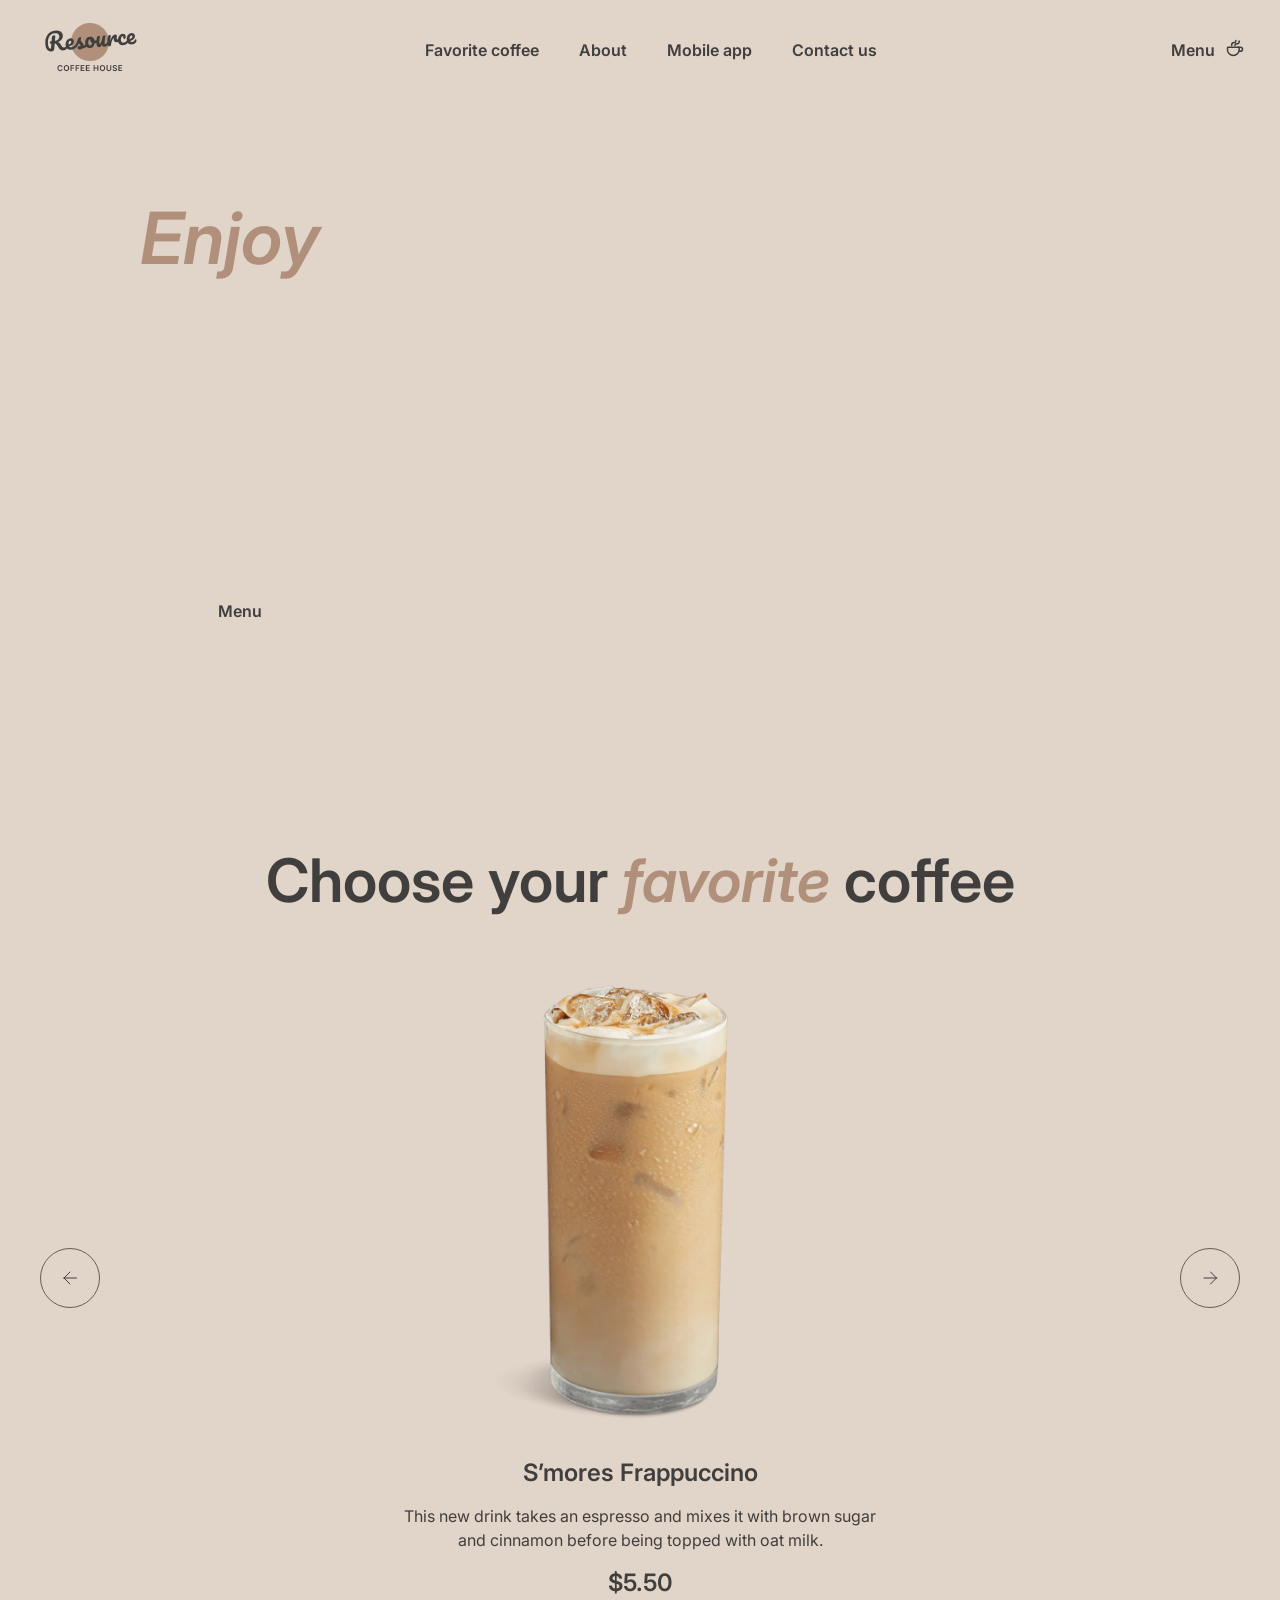
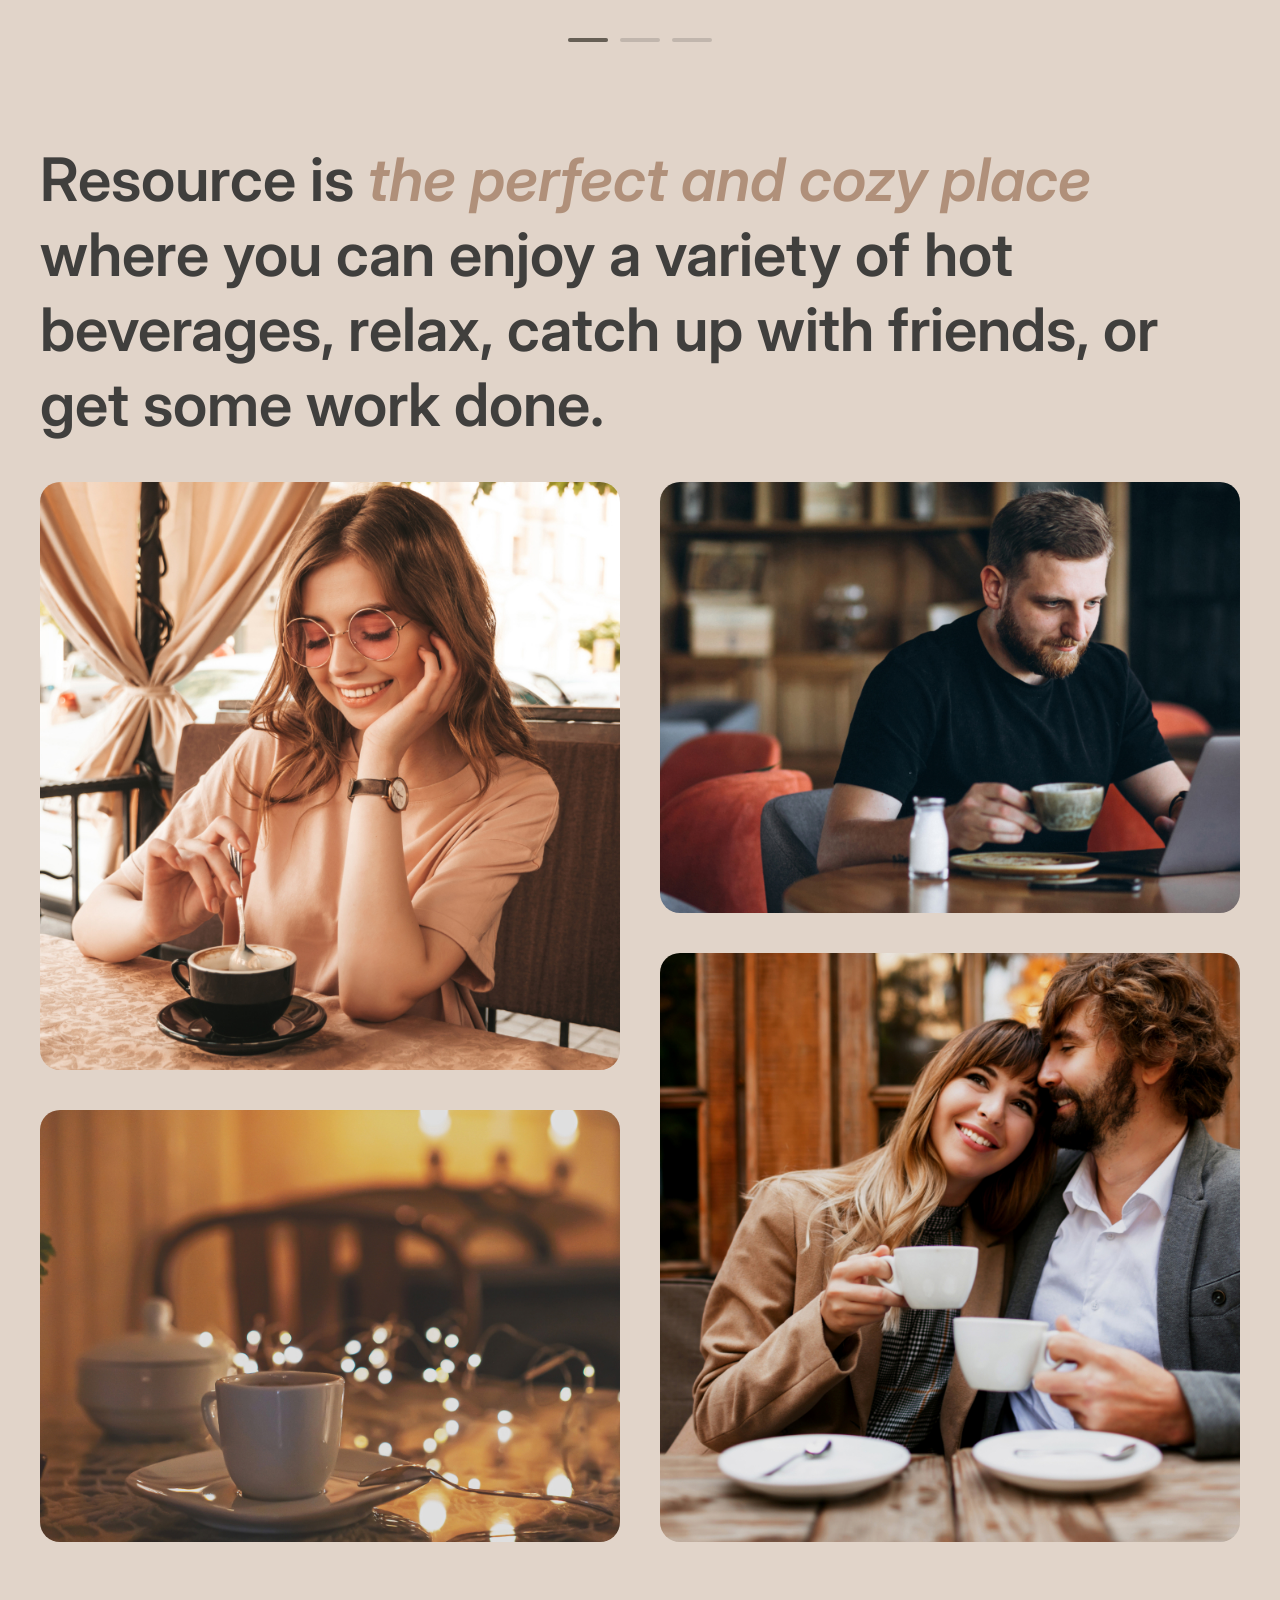
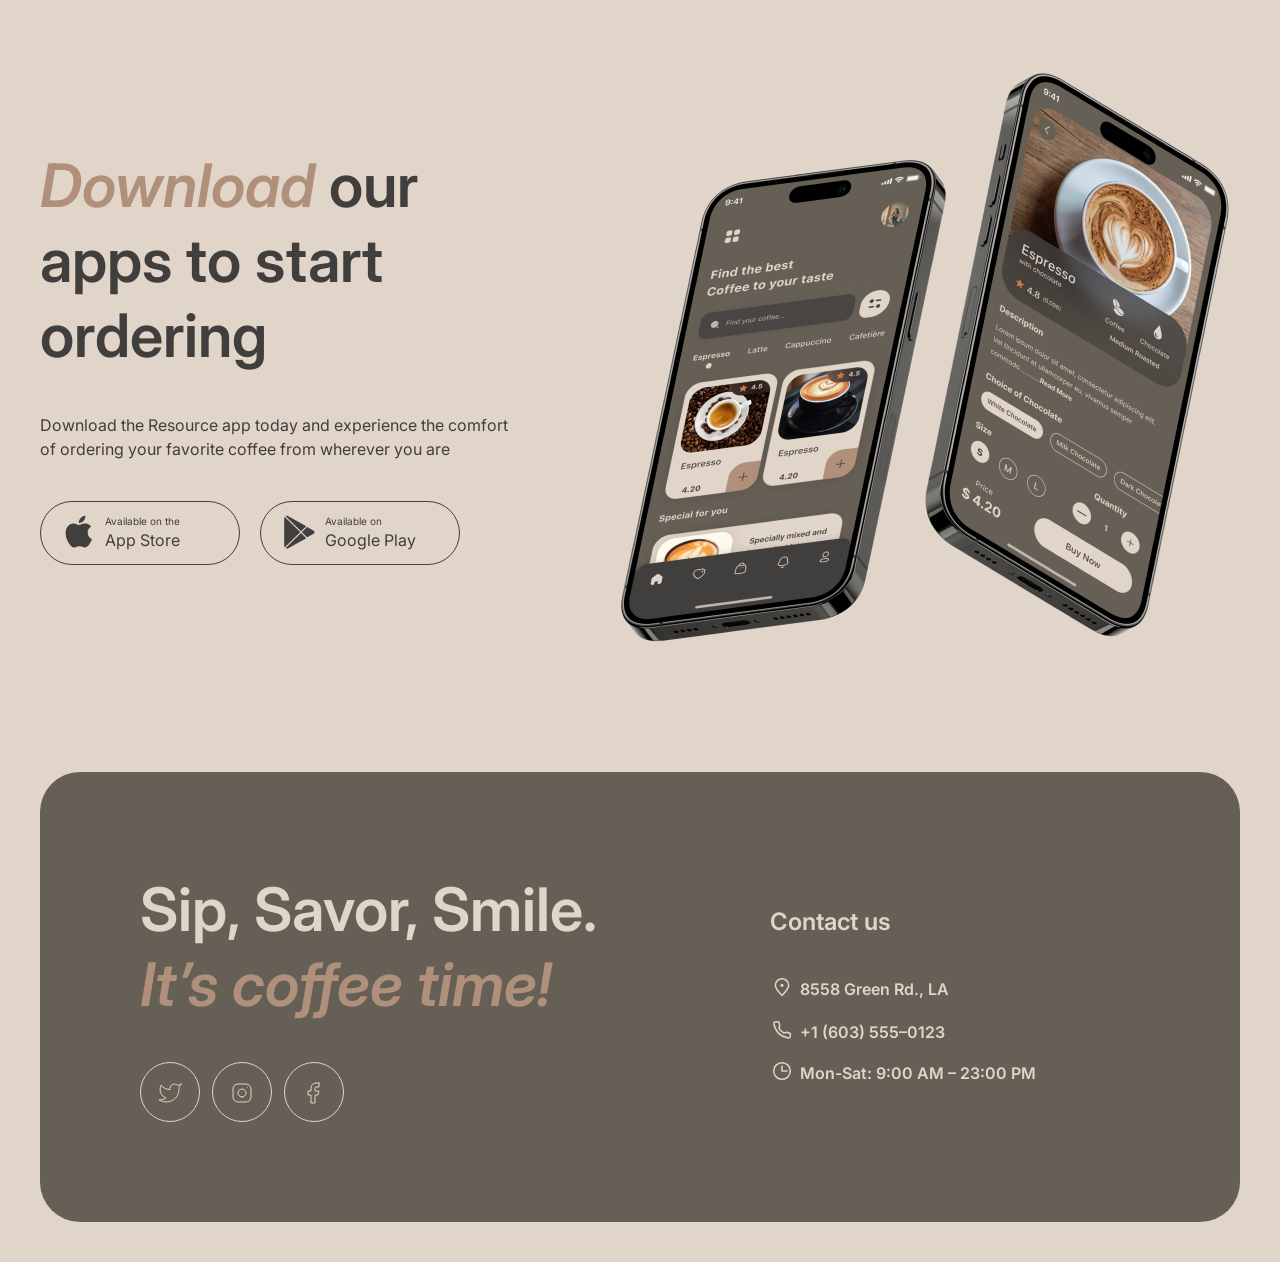
==== coffee-house/index.html @ ae26bc32 "feat: add light theme" ====
<!DOCTYPE html>
<html lang="en">

<head>
    <meta charset="UTF-8">
    <meta name="viewport" content="width=device-width, initial-scale=1.0">
    <link rel="preconnect" href="https://fonts.googleapis.com">
    <link rel="preconnect" href="https://fonts.gstatic.com" crossorigin>
    <link href="https://fonts.googleapis.com/css2?family=Inter:wght@400;600&display=swap" rel="stylesheet">
    <link type="image/x-icon" href="./images/favicon.ico" rel="shortcut icon">
    <title>Home</title>
    <link rel="stylesheet" href="./css/style.css">
    <link rel="stylesheet" href="./css/normalize.css">
</head>

<body>
    <header class="header">
        <div class="container header__inner">
            <a href="#" class="logo">
                <img src="./images/logo.png" alt="Main" class="logo__img">
            </a>
            <nav class="menu">
                <ul class="menu__list">
                    <li class="menu__list-item"><a href="#favorite" class="menu__list-link">Favorite coffee</a></li>
                    <li class="menu__list-item"><a href="#about" class="menu__list-link">About</a></li>
                    <li class="menu__list-item"><a href="#app" class="menu__list-link">Mobile app</a></li>
                    <li class="menu__list-item"><a href="#contact" class="menu__list-link">Contact us</a></li>
                </ul>
            </nav>
            <ul class="burger__menu__list">
                <li class="burger__menu__list-item"><a href="#favorite" class="menu__list-link">Favorite coffee</a></li>
                <li class="burger__menu__list-item"><a href="#about" class="menu__list-link">About</a></li>
                <li class="burger__menu__list-item"><a href="#app" class="menu__list-link">Mobile app</a></li>
                <li class="burger__menu__list-item"><a href="#contact" class="menu__list-link">Contact us</a></li>
                <li class="burger__menu__list-item"><a href="./menu/index.html" class="burger__menu-item">Menu <img
                            src="./images/coffee-cup.svg" alt="Cup" class="burger__menu-item-image"></a></li>
            </ul>
            <a href="./menu/index.html" class="menu-item">Menu</a>
            <div class="hamburger">
                <div class="hamburger__line"></div>
                <div class="hamburger__line"></div>
            </div>
        </div>
    </header>
    <main class="main">
        <section class="top">
            <div class="container">
                <div class="top__content">
                    <div class="top__content-item">
                        <h1 class="top__title"><span class="important__title">Enjoy</span> premium coffee at our
                            charming
                            cafe</h1>
                        <div class="top__text">With its inviting atmosphere and delicious coffee options, the Coffee
                            House
                            Resource is a popular destination for coffee lovers and those seeking a warm and inviting
                            space
                            to enjoy their favorite beverage.</div>
                        <div class="top__button"><a href="./menu/index.html" class="menu-button-item">Menu <img
                                    src="./images/coffee-cup.svg" alt="coffee" class="menu-button-image"></a>
                        </div>
                    </div>
                    <video loop muted autoplay class="top__content-video">
                        <source src="./video/video (2160p).mp4" type="video/mp4">
                    </video>
                </div>
            </div>
        </section>
        <section class="favorite"><a id="favorite">
                <div class="ref-navigation">favorite</div>
            </a>
            <div class="container favorite__content">
                <h2 class="favorite__title">Choose your <span class="important__title-small">favorite</span> coffee</h2>
                <div class="favorite__slider">
                    <div class="favorite__slider-item-arrow">
                        <div class="favorite__slider-left-arrow"><img src="./images/arrow-left.svg" alt="left"
                                class="favorite__slider-arrow-img"></div>
                    </div>
                    <div class="slider__wrapper">
                        <div class="slider">
                            <div class="slider-card">
                                <img src="./images/57d082ae9774ffeb8a409a788e05fef3.png" alt="coffee"
                                    class="slider-image">
                                <div class="slider-card-item">
                                    <div class="favorite__slider-title">S’mores Frappuccino</div>
                                    <div class="favorite__slider-description">
                                        This new drink takes an espresso and mixes it with brown sugar and cinnamon
                                        before
                                        being topped with oat milk.
                                    </div>
                                    <div class="favorite__slider-price">$5.50</div>
                                </div>
                            </div>
                            <div class="slider-card">
                                <img src="./images/ad2ef006eb81febd9107a4628c6aed5f.png" alt="coffee"
                                    class="slider-image">
                                <div class="slider-card-item">
                                    <div class="favorite__slider-title">Caramel Macchiato</div>
                                    <div class="favorite__slider-description">
                                        Fragrant and unique classic espresso with rich caramel-peanut syrup, with cream under whipped thick foam.
                                    </div>
                                    <div class="favorite__slider-price">$5.00</div>
                                </div>
                            </div>
                            <div class="slider-card">
                                <img src="./images/8a8302168e0dc8efadd5c0e341d47215.png" alt="coffee"
                                    class="slider-image">
                                <div class="slider-card-item">
                                    <div class="favorite__slider-title">Ice coffee</div>
                                    <div class="favorite__slider-description">
                                        A popular summer drink that tones and invigorates. Prepared from coffee, milk and ice.
                                    </div>
                                    <div class="favorite__slider-price">$4.50</div>
                                </div>
                            </div>
                        </div>
                    </div>
                    <div class="favorite__slider-item-arrow">
                        <div class="favorite__slider-right-arrow"><img src="./images/arrow-right.svg" alt="left"
                                class="favorite__slider-arrow-img"></div>
                    </div>
                </div>
                <div class="favorite__slider-controls">
                    <div class="favorite__slider-controls-item favorite__slider-controls-item-inactive"></div>
                    <div class="favorite__slider-controls-item favorite__slider-controls-item-inactive"></div>
                    <div class="favorite__slider-controls-item favorite__slider-controls-item-inactive"></div>
                </div>
            </div>
        </section>
        <section class="description"><a id="about">
                <div class="ref-navigation">about</div>
            </a>
            <div class="container">
                <h2 class="description__title">Resource is <span class="important__title-small">the perfect and cozy
                        place</span> where you can enjoy a variety of hot beverages, relax, catch up with friends, or
                    get some work done.</h2>
            </div>
        </section>

        <section class="gallery">
            <h2 class="gallery__title">Gallery</h2>
            <div class="container gallery__list">
                <div class="gallery__list-item">
                    <img src="./images/about-1.jpg" alt="image1">
                </div>
                <div class="gallery__list-item">
                    <img src="./images/about-3.jpg" alt="image2">
                </div>
                <div class="gallery__list-item">
                    <img src="./images/about-4.jpg" alt="image3">
                </div>
                <div class="gallery__list-item">
                    <img src="./images/about-2.jpg" alt="image4">
                </div>
            </div>
        </section>

        <section class="apps"><a id="app">
                <div class="ref-navigation">app</div>
            </a>
            <div class="container apps__description">
                <div class="apps__description-item">
                    <h2 class="apps__description-title"><span class="important__title-small">Download</span> our apps to
                        start ordering</h2>
                    <div class="apps__description-text">Download the Resource app today and experience the comfort of
                        ordering your favorite coffee from wherever you are</div>
                    <div class="apps__description-buttons">
                        <div class="apps__description-buttons-item">
                            <div>
                                <img src="./images/icon.svg" alt="apple">
                            </div>
                            <div class="apps__description-buttons-item-text-items">
                                <div class="apps__description-buttons-item-text">Available on the</div>
                                <div class="apps__description-buttons-item-text-name">App Store</div>
                            </div>
                        </div>
                        <div class="apps__description-buttons-item">
                            <div>
                                <img src="./images/icon2.svg" alt="google">
                            </div>
                            <div class="apps__description-buttons-item-text-items">
                                <div class="apps__description-buttons-item-text">Available on</div>
                                <div class="apps__description-buttons-item-text-name">Google Play</div>
                            </div>
                        </div>
                    </div>
                </div>
                <div class="apps__description-item">
                    <img src="./images/mobile-screens.png" alt="mobile" class="apps__description-item-img">
                </div>
            </div>
        </section>

    </main>
    <footer class="footer">
        <div class="container"><a id="contact">
                <div class="ref-navigation">contact</div>
            </a>
            <div class="footer__inner">
                <div class="offer">
                    <h2 class="footer__title">Sip, Savor, Smile. <span class="important__title-small">It’s coffee
                            time!</span></h2>
                    <div>
                        <ul class="footer__social">
                            <li class="footer__social-item"><a href="#" class="footer__social-link"><img
                                        src="./images/twitter.svg" alt="twitter" class="footer__social-img"></a></li>
                            <li class="footer__social-item"><a href="#" class="footer__social-link"><img
                                        src="./images/instagram.svg" alt="instagram" class="footer__social-img"></a>
                            </li>
                            <li class="footer__social-item"><a href="#" class="footer__social-link"><img
                                        src="./images/facebook.svg" alt="facebook" class="footer__social-img"></a></li>
                        </ul>
                    </div>
                </div>
                <div class="footer__contacts">
                    <div class="footer__title-contacts">Contact us</div>
                    <div class="footer__title-contacts-text">
                        <a href="https://www.google.com/maps?q=Green+Rd.,+LA" target="_blank"
                            class="address footer__contacts-item">8558 Green Rd., LA</a>
                        <a href="tel:+1(603)5550123"
                            class="phone footer__contacts-item">+1&nbsp;(603)&nbsp;555&ndash;0123</a>
                        <div class="schedule">Mon-Sat: 9:00 AM – 23:00 PM</div>
                    </div>
                </div>
            </div>
        </div>
    </footer>
    <script src="main.js"></script>
</body>

</html>
---- coffee-house/css/style.css ----
html {
    box-sizing: border-box;
    scroll-behavior: smooth;
}

*,
*::after,
*::before {
    box-sizing: inherit;
}

body {
    color: #403F3D;
    font-size: 16px;
    font-family: 'Inter', sans-serif;
    font-weight: 400;
    line-height: 150%;
    word-wrap: break-word;
    background-color: #E1D4C9;
}

a {
    text-decoration: none;
    color: inherit;
}

ul {
    list-style: none;
    padding: 0;
    margin: 0;
}

.ref-navigation {
    display: none;
}

.container {
    max-width: 1440px;
    padding-left: 40px;
    padding-right: 40px;
    margin: 0 auto;
}

header {
    background-color: #E1D4C9;
    margin-top: 20px;
}

.header__inner {
    display: flex;
    justify-content: space-between;
    align-items: center;
    margin-bottom: 20px;
    max-height: 60px;
}

.menu__list {
    display: flex;
    justify-content: flex-start;
    gap: 40px;
    padding-right: 10px;
}

.menu__list-item {
    font-weight: 600;
}

.menu__list-link {
    position: relative;
    text-decoration: none;
}

.menu__list-link::after {
    content: '';
    position: absolute;
    bottom: 0;
    left: 0;
    width: 0;
    height: 2px;
    background-color: #403F3D;
    transition: width 0.3s ease;
    transform-origin: bottom right;
}

.menu__list-link:hover::after {
    width: 100%;
    transform-origin: bottom left;
}

.burger__menu__list {
    display: none;
}
 
.menu-item {
    font-weight: 600;
    position: relative;
    padding-right: 25px;
}

.menu-item::after {
    content: '';
    position: absolute;
    background-image: url(../images/coffee-cup.svg);
    width: 20px;
    height: 20px;
    right: -5px;
}

.menu-item::before {
    content: '';
    position: absolute;
    bottom: -2px;
    left: 0;
    width: 0;
    height: 2px;
    background-color: #403F3D;
    transition: width 0.3s ease;
}

.menu-item:hover::before {
    width: 100%;
}

.footer__inner {
    display: flex;
    align-items: center;
    gap: 100px;
    background-color: #665F55;
    border-radius: 40px;
    padding: 100px;
    margin-top: 100px;
    margin-bottom: 40px;
}

.offer {
    display: flex;
    flex-direction: column;
    gap: 40px;
    max-width: 530px;
}

.footer__contacts {
    display: flex;
    flex-direction: column;
    gap: 40px;
}

.footer__title-contacts-text {
    display: flex;
    flex-direction: column;
    gap: 16px;
    padding-left: 30px;
}

.footer__contacts-item {
    color: #E1D4C9;
    font-size: 16px;
    font-weight: 600;
    line-height: 24px;
}

.schedule {
    color: #E1D4C9;
    font-size: 16px;
    font-weight: 600;
    line-height: 24px;
}

.footer__contacts-item::after {
    content: '';
    position: absolute;
    bottom: -2px;
    left: 0;
    width: 0%;
    height: 2px;
    background-color: #E1D4C9;
    transition: width 0.3s ease;
}

.footer__contacts-item:hover::after {
    width: 65%;
}

.address {
    position: relative;
    padding-bottom: 3px;
}

.address::before {
    content: '';
    position: absolute;
    background-image: url(../images/pin-alt.svg);
    width: 20px;
    height: 20px;
    left: -28px;
}

.phone {
    position: relative;
    padding-bottom: 1px;
}

.phone::before {
    content: '';
    position: absolute;
    background-image: url(../images/phone.svg);
    width: 20px;
    height: 20px;
    left: -28px;
}

.schedule {
    position: relative;
    padding-bottom: 1px;
}

.schedule::before {
    content: '';
    position: absolute;
    background-image: url(../images/clock.svg);
    width: 20px;
    height: 20px;
    left: -28px;
}

.footer__social {
    display: flex;
    gap: 12px;
}

.footer__social-item {
    border: 1px #E1D4C9 solid;
    border-radius: 50%;
    width: 60px;
    height: 60px;
    display: flex;
    align-items: center;
    justify-content: center;
}

.footer__social-img {
    width: 24px;
    height: 24px;
    object-fit: cover;
    vertical-align: middle;
}

.footer__title {
    font-size: 60px;
    font-weight: 600;
    color: #E1D4C9;
    font-size: 60px;
    line-height: 75px;
}

.footer__title-contacts {
    color: #E1D4C9;
    font-size: 24px;
    font-weight: 600;
    line-height: 30px;
}

.top__content {
    display: flex;
    flex-direction: column;
    justify-content: space-around;
    /*background-image: url(../images/53de184b52e70f8c6142237a41f29303.jpg);*/
    background-size: cover;
    background-repeat: no-repeat;
    background-position: center center;
    border-radius: 40px;
    padding: 100px;
    margin-bottom: 100px;
    position: relative;
    overflow: hidden;
}

.top__content-item {
    max-width: 530px;
}

.top__content-video {
    z-index: -1;
    left: 0;
    top: 0;
    position: absolute;
    height: 100%;
    width: 100%;
    object-fit: cover;
}

.top__title {
    color: #E1D4C9;
    font-size: 72px;
    font-weight: 600;
    line-height: 75.60px;
    padding-bottom: 40px;
}

.top__text {
    color: #E1D4C9;
    line-height: 24px;
    padding-bottom: 40px;
}

.important__title {
    color: #B0907A;
    font-style: italic;
    line-height: 75px;
}

.important__title-small {
    color: #B0907A;
    font-style: italic;
    line-height: 75px;
}


.top__button {
    max-width: 200px;
    background: #E1D4C9;
    padding: 20px 78px;
    border-radius: 100px;
}

.menu-button-image {
    opacity: 0;
    transition: opacity 0.3s ease;
    display: none;
}

.menu-button-item:hover {
    display: flex;
    gap: 8px;
    justify-content: center;
}

.menu-button-item:hover .menu-button-image {
    opacity: 1;
    display: inline-block;
}

.menu-button-item {
    font-size: 16px;
    font-weight: 600;
    line-height: 24px;
}

.favorite__title {
    color: #403F3D;
    font-size: 60px;
    font-weight: 600;
    line-height: 75.00px;
    padding-bottom: 40px;
    text-align: center;
}

.favorite__content {
    display: flex;
    flex-direction: column;
    justify-content: space-between;
}

.favorite__slider {
    display: flex;
    justify-content: space-between;
    align-items: center;
    align-self: stretch;
    column-gap: 40px;
}

.slider__wrapper{
    display: flex;
    width: 480px;
    overflow: hidden;
}

.slider {
    display: flex;
    gap: 100px;
    transition: all 0.3s;
}

.slider-two {
    transform: translateX(-580px);
}

.slider-three {
    transform: translateX(-1160px);
}

.slider-card {
    display: flex;
    flex-direction: column;
    align-items: center;
    width: 480px;
    gap: 20px;
}

.slider-card-item {
    display: flex;
    flex-direction: column;
    max-width: 480px;
    align-items: center;
    gap: 16px;
}

.slider-image {
    display: block;
    max-width: 480px;
    max-height: 480px;
    width: 100%;
}

.favorite__content {
    padding-bottom: 100px;
}

.favorite__slider-title {
    color: #403F3D;
    font-size: 24px;
    font-weight: 600;
    line-height: 30px;
}

.favorite__slider-description {
    color: #403F3D;
    font-size: 16px;
    font-weight: 400;
    line-height: 24px;
    text-align: center;
    white-space: wrap;
}

.favorite__slider-price {
    color: #403F3D;
    font-size: 24px;
    font-weight: 600;
    line-height: 30px;
}

.favorite__slider-left-arrow {
    border: 1px #665F55 solid;
    border-radius: 50%;
    width: 60px;
    height: 60px;
    display: flex;
    align-items: center;
    justify-content: center;
}

.favorite__slider-right-arrow {
    border: 1px #665F55 solid;
    border-radius: 50%;
    width: 60px;
    height: 60px;
    display: flex;
    align-items: center;
    justify-content: center;
}

.favorite__slider-arrow-img {
    width: 24px;
    height: 24px;
    object-fit: cover;
}

.favorite__slider-controls {
    padding-top: 40px;
    display: flex;
    flex-direction: row;
    align-items: center;
    justify-content: center;
    gap: 12px;
}

.favorite__slider-controls-item {
    width: 40px;
    height: 4px;
    border-radius: 100px;
    background: #C1B6AD;
    position: relative;
}

.favorite__slider-controls-item-inactive::before {
    content: '';
    background: #665F55;
    width: 0%;
    height: 4px;
    border-radius: 100px;
    position: absolute;
    transition: width 0s linear;
}

.favorite__slider-controls-item-active::before {
    width: 100%;
    transition: width 5s linear;
}

.description__title {
    color: #403F3D;
    font-size: 60px;
    font-weight: 600;
    line-height: 75.00px;
    padding-bottom: 40px;
}

.gallery__title {
    display: none;
}

.gallery__list {
    display: grid;
    grid-template-columns: repeat(2, 1fr);
    grid-template-rows: repeat(7, 1fr);
    gap: 40px;
    grid-auto-flow: dense;
    height: 1060px;
    margin-bottom: 100px;
}

.gallery__list-item>img {
    width: 100%;
    height: 100%;
    object-fit: cover;
    border-radius: 20px;
}


.gallery__list-item:nth-child(1) {
    grid-row: span 4;
    grid-column: span 1;
}

.gallery__list-item:nth-child(2) {

    grid-row: span 3;
    grid-column: span 1;
}

.gallery__list-item:nth-child(3) {

    grid-row: span 4;
    grid-column: span 1;
}

.gallery__list-item:nth-child(4) {
    grid-row: span 3;
    grid-column: span 1;
}

.apps__description {
    display: flex;
    align-items: center;
    justify-content: center;
    gap: 100px;
}

.apps__description-item {
    display: flex;
    flex-direction: column;
    justify-content: space-around;
    gap: 40px;
}

.apps__description-title {
    color: #403F3D;
    font-size: 60px;
    font-weight: 600;
    line-height: 75.00px;
}

.apps__description-buttons {
    display: flex;
    gap: 20px;
}


.apps__description-buttons-item {
    display: flex;
    padding: 12px 20px;
    gap: 8px;
    border: 1px #403F3D solid;
    border-radius: 100px;
    width: 200px;
    height: 64px;
}

.apps__description-buttons-item-text {
    font-size: 10px;
    line-height: 14px;
}

.apps__description-buttons-item-text-items {
    display: flex;
    flex-direction: column;
}

.apps__description-buttons-item-text-name {
    font-size: 16px;
    line-height: 24px;
}

.apps__description-item-img {
    display: block;
    max-width: 630px;
    max-height: 630px;
}

.hamburger {
    display: none;
    width: 44px;
    height: 44px;
    border-radius: 50px;
    border: 1px #665F55 solid;
    flex-direction: column;
    justify-content: center;
    align-items: center;
    gap: 8px;
}

.hamburger__line {
    width: 16px;
    height: 2px;
    background-color: #403F3D;
    border-radius: 5px;
    transition: transform 0.5s ease; 
}

.burger__menu__list {
    display: none;
}


@media(max-width: 1200px) {
    .apps__description {
        flex-direction: column;
    }
}

@media(max-width:900px) {
    .footer__inner {
        flex-direction: column;
        align-items: flex-start;
    }

    .apps__description-item-img {
        width: 100%;
    }

    .top__content {
        padding: 100px 60px;
    }

    .footer__inner {
        padding: 100px 60px;
    }

    .menu-button-item {
        display: flex;
        justify-content: center;
        gap: 8px;
    }

    .menu-button-image {
        opacity: 1;
        display: inline-block;
    }

    .gallery__list {
        display: grid;
        grid-template-columns: repeat(1, 1fr);
        grid-template-rows: repeat(8, 1fr);
        height: 1220px;
    }

    .gallery__list-item:nth-child(1) {
        grid-row: span 4;
        grid-column: span 1;
    }

    .gallery__list-item:nth-child(2) {
        display: none;
    }

    .gallery__list-item:nth-child(3) {

        grid-row: span 4;
        grid-column: span 1;
    }

    .gallery__list-item:nth-child(4) {
        display: none;
    }

    .footer__inner {
        padding: 103px 60px;
    }
}

@media(max-width:768px) {
    .menu__list,
    .menu-item {
        display: none;
    }

    .hamburger {
        display: flex;
    }

    .burger__menu__list {
        display: flex;
        flex-direction: column;
        align-items: center;
        position: fixed;
        height: 100vh;
        width: 100vw;
        top: 80px;
        padding-top: 60px;
        background-color: #E1D4C9;
        transition: all .5s ease;
        z-index: 1;
        gap: 60px;
        right: -1000px;
    }

    .burger__menu__list.menu_open {
        right: 0;
    }

    .burger__menu__list-item {
        font-size: 32px;
        font-style: normal;
        font-weight: 600;
        line-height: 125%;
        color: #403F3D;
    }

    .burger__menu-item-image {
        width: 40px;
        height: 40px;
        position: relative;
        left: 5px;
        top: 5px;
    }

    .hamburger__line-one-active {
      transform: rotate(45deg);
      
    }
    .hamburger__line-two-active {
        transform: rotate(-45deg);
        
      }
    .hamburger_open{
        gap: 0px;
        padding: 20px;
    }
}

@media(max-width:750px) {
    .favorite__slider-item-arrow {
        display: none;
    }

    .top__content {
        padding: 60px 16px;
    }

    .footer__inner {
        padding: 60px 16px;
    }
}

@media(max-width:400px) {
    .container {
        padding-left: 16px;
        padding-right: 16px;
    }

    .top__title {
        font-size: 42px;
        font-weight: 600;
        line-height: 48.30px;
    }

    .top__text {
        font-size: 16px;
        font-weight: 400;
        line-height: 24px;
    }

    .top__content-item {
        display: flex;
        flex-direction: column;
        gap: 40px;
    }

    .top__title,
    .top__text {
        padding-bottom: 0px;
    }

    .important__title {
        font-size: 42px;
        font-weight: 600;
        line-height: 48.30px;
    }

    .favorite__title {
        font-size: 32px;
        font-weight: 600;
        line-height: 40px;
    }

    .important__title-small {

        font-size: 32px;
        font-weight: 600;
        line-height: 40px;
    }

    .description__title {
        font-size: 32px;
        font-weight: 600;
        line-height: 40px;
    }

    .apps__description {
        gap: 40px;
    }

    .footer__inner {
        gap: 40px;
    }

    .apps__description-title {
        font-size: 32px;
        font-weight: 600;
        line-height: 40px;
    }

    .apps__description-buttons {
        flex-direction: column;
    }

    .footer__title {

        font-size: 32px;
        font-weight: 600;
        line-height: 40px;
    }
}
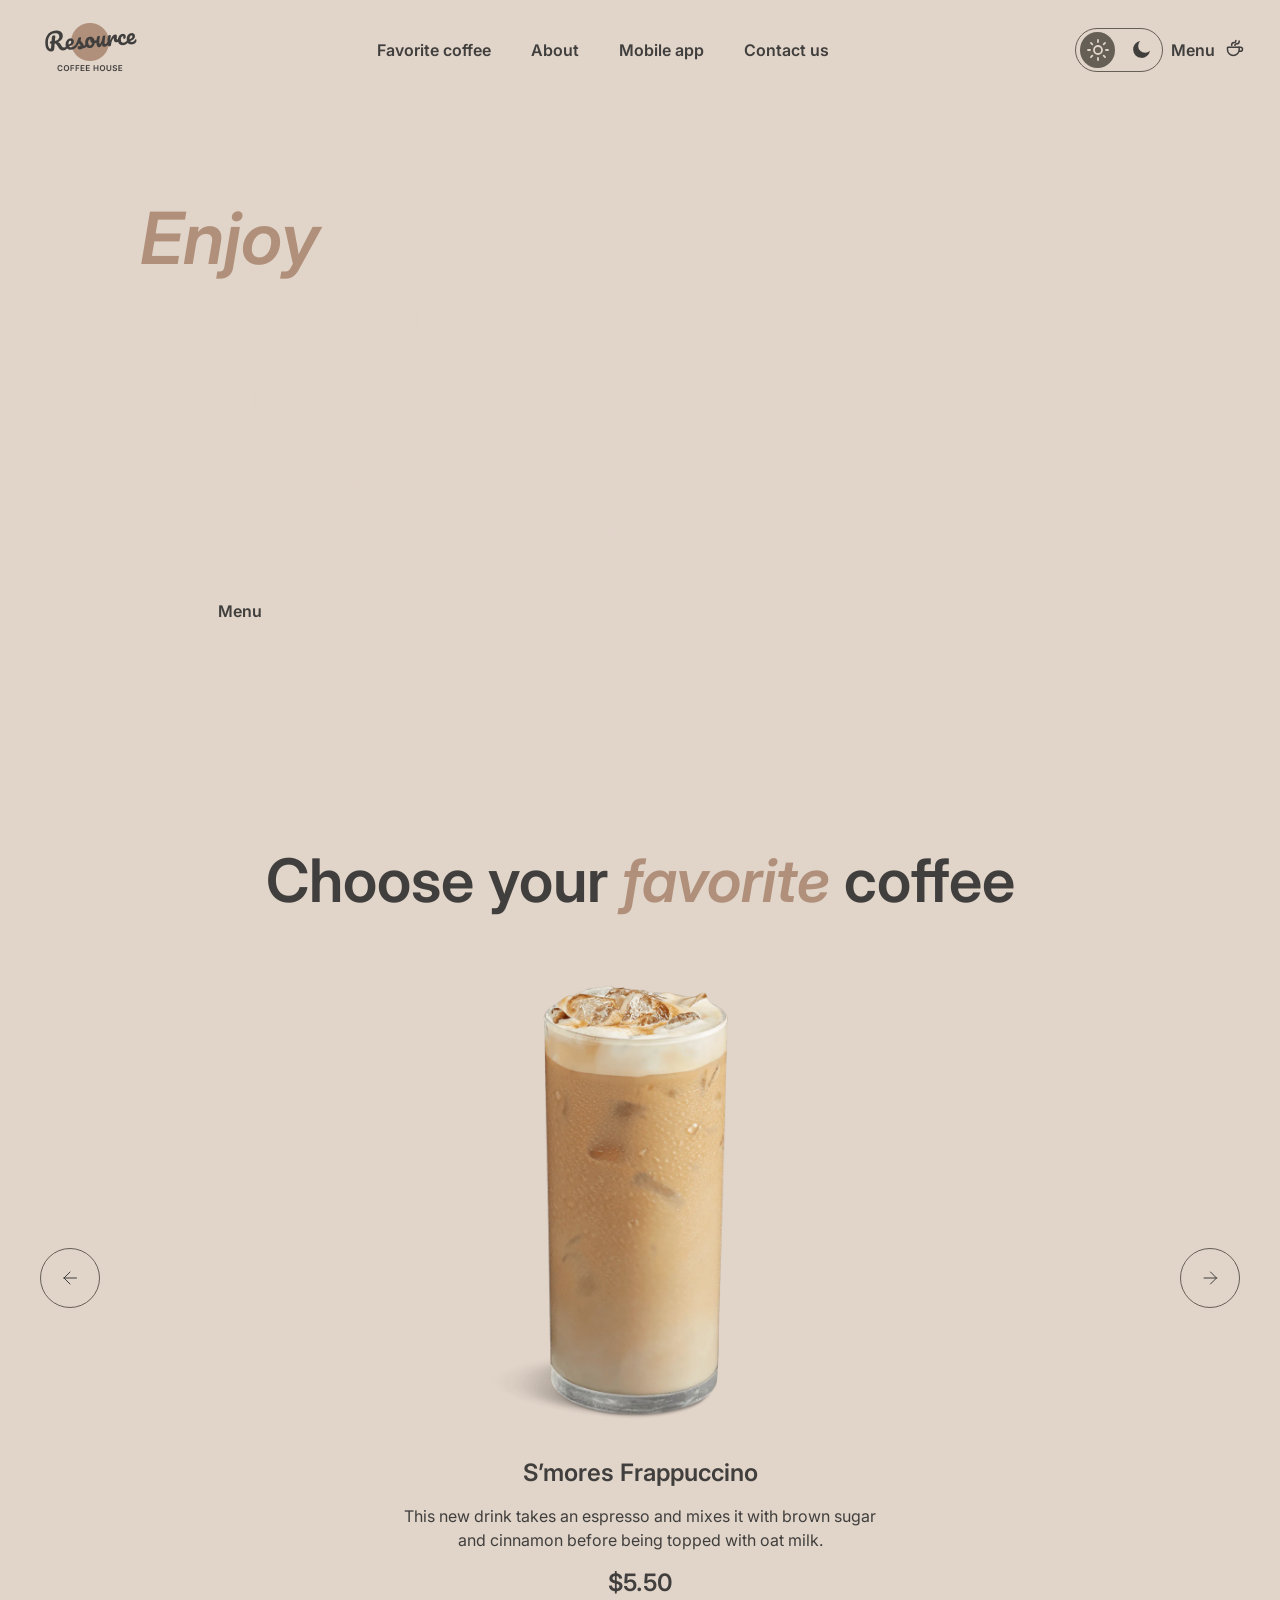
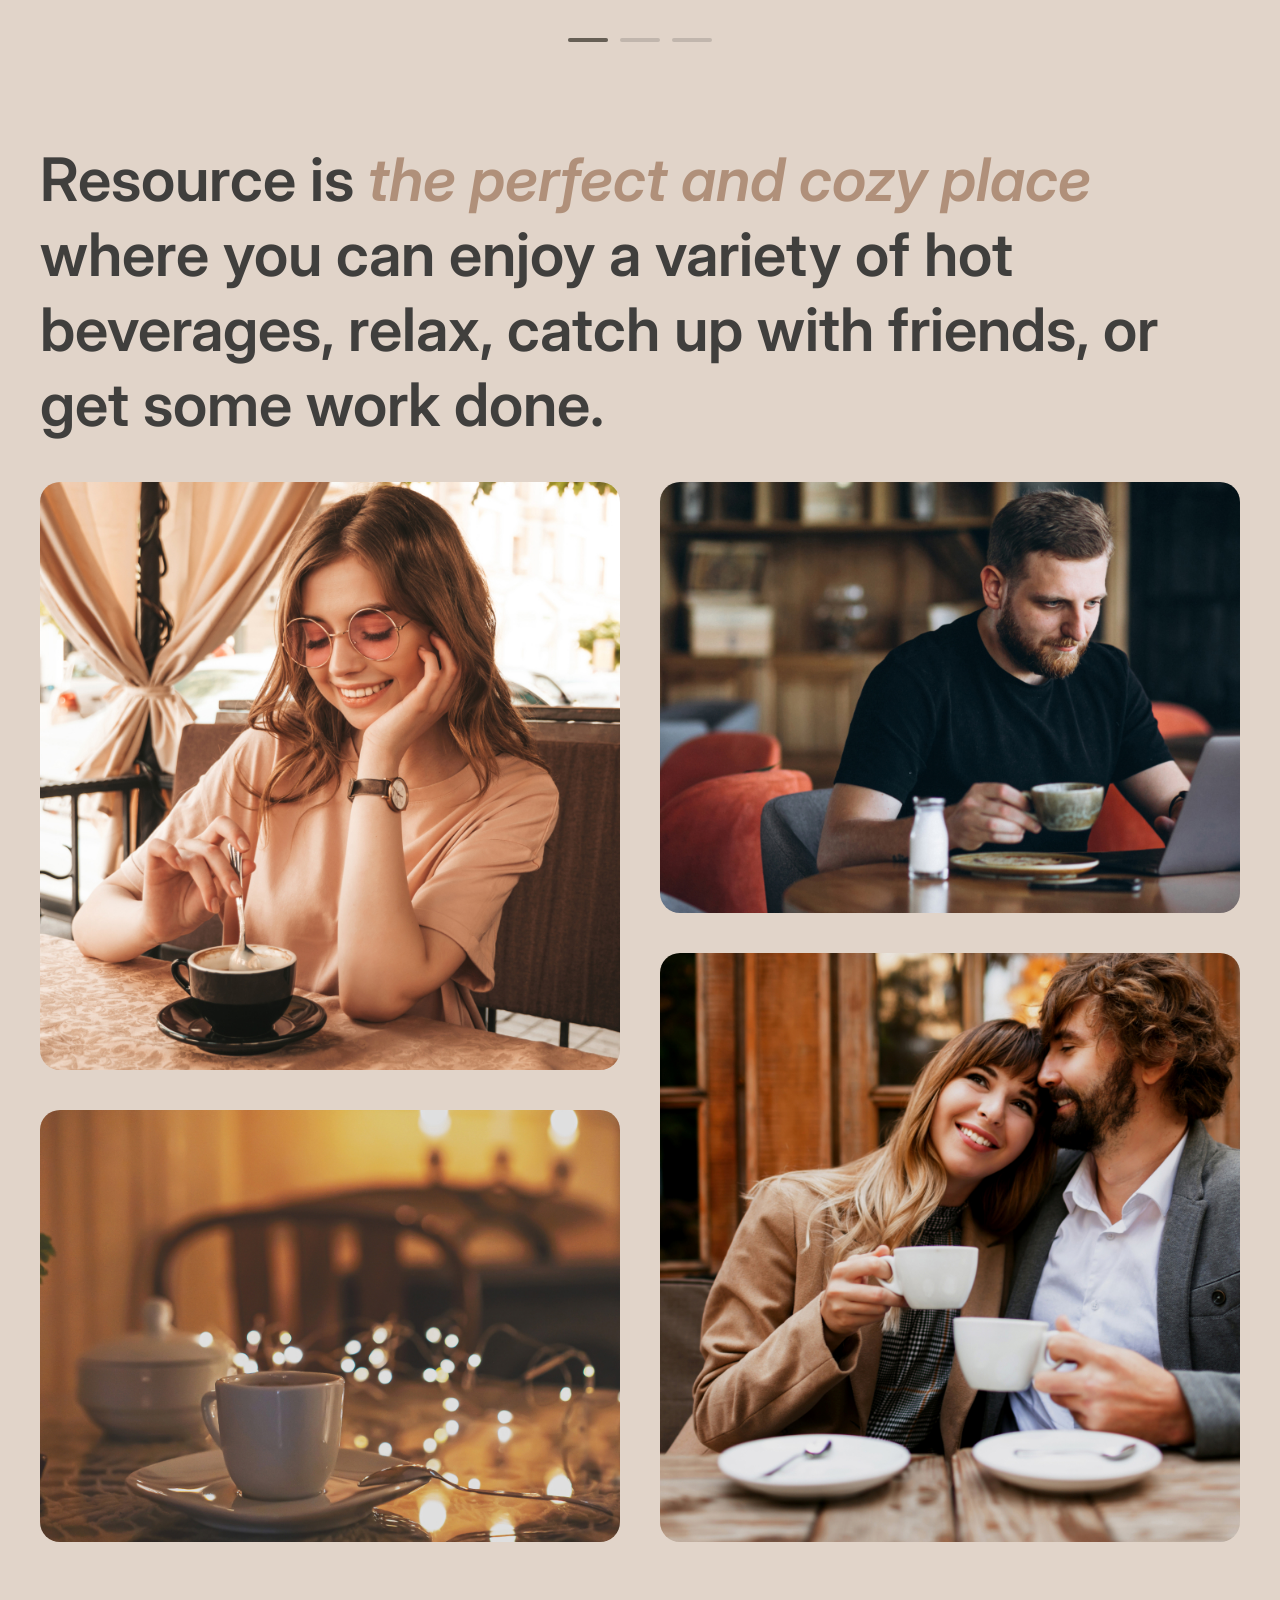
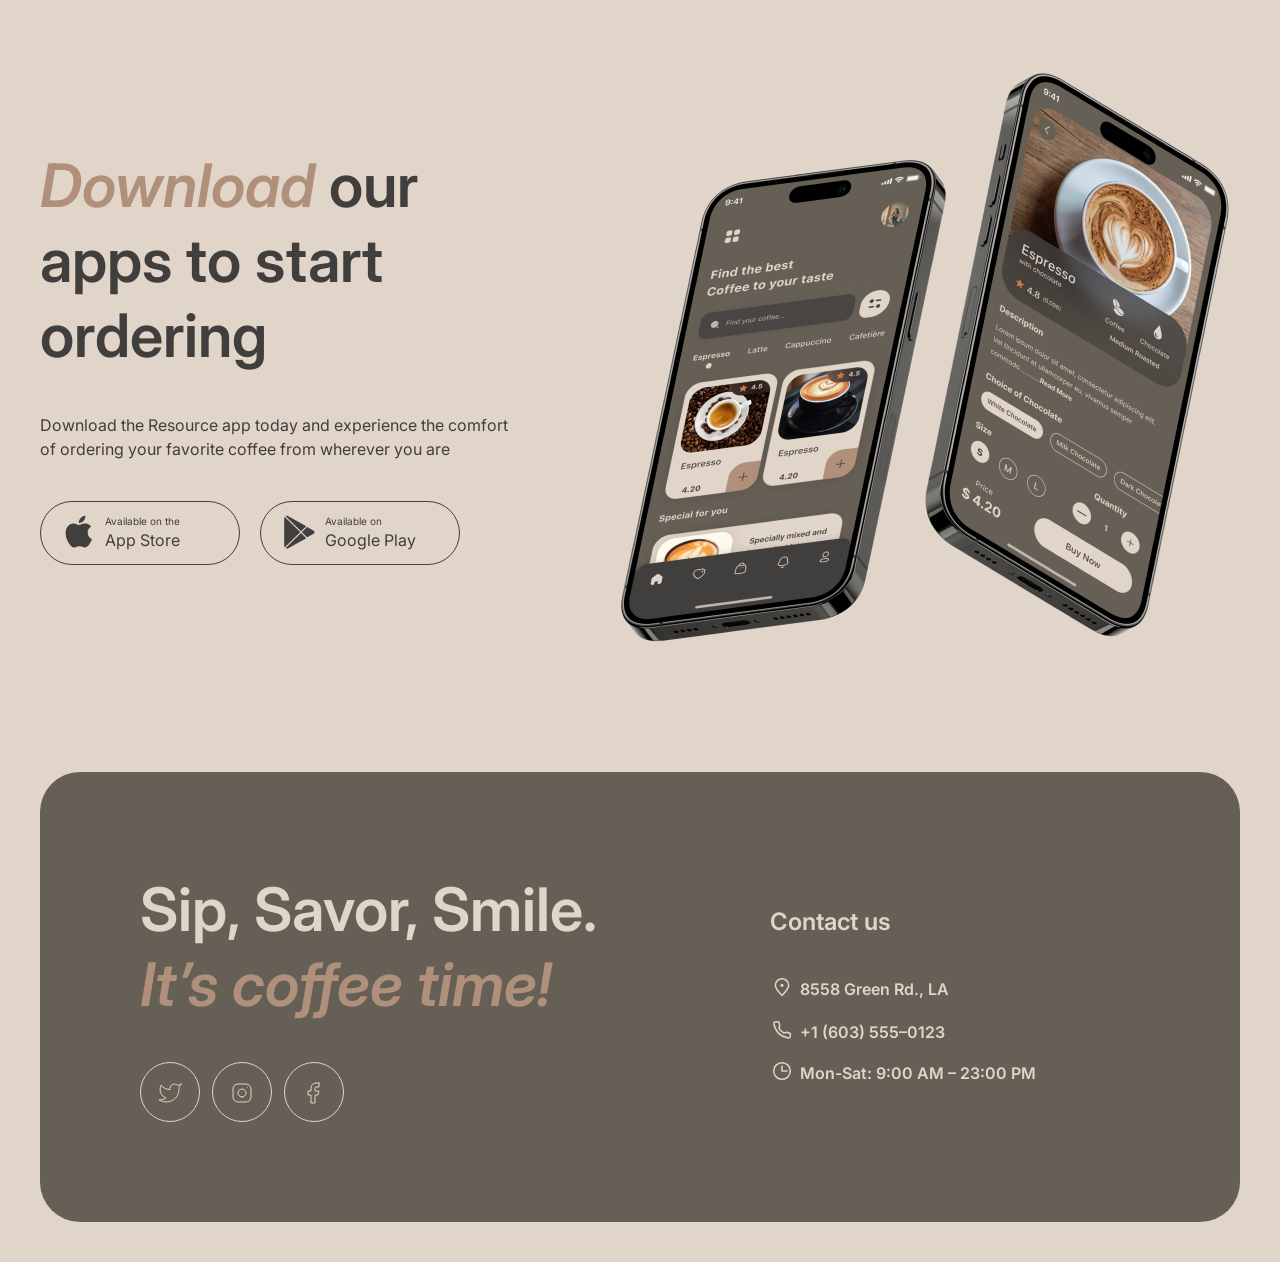
==== commit fb4a91be: "feat: add dark theme and toggle" ====
--- a/coffee-house/index.html
+++ b/coffee-house/index.html
@@ -4,6 +4,15 @@
 <head>
     <meta charset="UTF-8">
     <meta name="viewport" content="width=device-width, initial-scale=1.0">
+    <script>
+        (() => {
+            const theme = localStorage.getItem('coffee-house-theme');
+
+            if (theme === 'dark' || theme === 'light') {
+                document.documentElement.dataset.theme = theme;
+            }
+        })();
+    </script>
     <link rel="preconnect" href="https://fonts.googleapis.com">
     <link rel="preconnect" href="https://fonts.gstatic.com" crossorigin>
     <link href="https://fonts.googleapis.com/css2?family=Inter:wght@400;600&display=swap" rel="stylesheet">
@@ -17,7 +26,7 @@
     <header class="header">
         <div class="container header__inner">
             <a href="#" class="logo">
-                <img src="./images/logo.png" alt="Main" class="logo__img">
+                <img src="./images/logo.png" data-logo-light="./images/logo.png" data-logo-dark="./images/logo-dark.png" alt="Main" class="logo__img">
             </a>
             <nav class="menu">
                 <ul class="menu__list">
@@ -35,6 +44,19 @@
                 <li class="burger__menu__list-item"><a href="./menu/index.html" class="burger__menu-item">Menu <img
                             src="./images/coffee-cup.svg" alt="Cup" class="burger__menu-item-image"></a></li>
             </ul>
+            <div class="theme-toggle" role="group" aria-label="Color theme">
+                <button class="theme-toggle__button" type="button" data-theme-toggle="light" aria-label="Use light theme" aria-pressed="true">
+                    <svg class="theme-toggle__icon" viewBox="0 0 24 24" aria-hidden="true">
+                        <circle cx="12" cy="12" r="4"></circle>
+                        <path d="M12 2v2M12 20v2M4.93 4.93l1.41 1.41M17.66 17.66l1.41 1.41M2 12h2M20 12h2M4.93 19.07l1.41-1.41M17.66 6.34l1.41-1.41"></path>
+                    </svg>
+                </button>
+                <button class="theme-toggle__button" type="button" data-theme-toggle="dark" aria-label="Use dark theme" aria-pressed="false">
+                    <svg class="theme-toggle__icon" viewBox="0 0 24 24" aria-hidden="true">
+                        <path d="M21 12.79A8.5 8.5 0 1 1 11.21 3 6.5 6.5 0 0 0 21 12.79z"></path>
+                    </svg>
+                </button>
+            </div>
             <a href="./menu/index.html" class="menu-item">Menu</a>
             <div class="hamburger">
                 <div class="hamburger__line"></div>
@@ -224,7 +246,8 @@
             </div>
         </div>
     </footer>
+    <script src="theme.js"></script>
     <script src="main.js"></script>
 </body>
 
-</html>+</html>
--- a/coffee-house/css/style.css
+++ b/coffee-house/css/style.css
@@ -1,3 +1,44 @@
+:root {
+    color-scheme: light;
+    --color-bg-primary: #E1D4C9;
+    --color-bg-elevated: #E1D4C9;
+    --color-text-primary: #403F3D;
+    --color-text-inverse: #E1D4C9;
+    --color-text-on-strong: #E1D4C9;
+    --color-accent: #B0907A;
+    --color-border-strong: #665F55;
+    --color-border-soft: #C1B6AD;
+    --color-footer-bg: #665F55;
+    --color-control-track: #C1B6AD;
+    --color-control-fill: #665F55;
+    --color-theme-toggle-bg: #E1D4C9;
+    --color-theme-toggle-border: #665F55;
+    --color-theme-toggle-active-bg: #665F55;
+    --color-theme-toggle-icon: #403F3D;
+    --color-theme-toggle-active-icon: #E1D4C9;
+    --color-overlay: rgba(0, 0, 0, 0.8);
+}
+
+html[data-theme="dark"] {
+    color-scheme: dark;
+    --color-bg-primary: #1F1D1B;
+    --color-bg-elevated: #1F1D1B;
+    --color-text-primary: #E8DED4;
+    --color-text-inverse: #F0E7DD;
+    --color-text-on-strong: #1F1D1B;
+    --color-accent: #D1A98C;
+    --color-border-strong: #BFAE9F;
+    --color-border-soft: #5A514A;
+    --color-footer-bg: #342F2A;
+    --color-control-track: #514941;
+    --color-control-fill: #D1A98C;
+    --color-theme-toggle-bg: #2B2825;
+    --color-theme-toggle-border: #665F55;
+    --color-theme-toggle-active-bg: #B0907A;
+    --color-theme-toggle-icon: #F0E7DD;
+    --color-theme-toggle-active-icon: #F0E7DD;
+    --color-overlay: rgba(0, 0, 0, 0.72);
+}
 html {
     box-sizing: border-box;
     scroll-behavior: smooth;
@@ -10,13 +51,16 @@
 }
 
 body {
-    color: #403F3D;
+    color: var(--color-text-primary);
     font-size: 16px;
     font-family: 'Inter', sans-serif;
     font-weight: 400;
     line-height: 150%;
     word-wrap: break-word;
-    background-color: #E1D4C9;
+    background-color: var(--color-bg-primary);
+    transition:
+        background-color 0.2s ease,
+        color 0.2s ease;
 }
 
 a {
@@ -42,16 +86,25 @@
 }
 
 header {
-    background-color: #E1D4C9;
+    background-color: var(--color-bg-elevated);
     margin-top: 20px;
+    transition:
+        background-color 0.2s ease,
+        color 0.2s ease;
 }
 
 .header__inner {
     display: flex;
-    justify-content: space-between;
+    justify-content: flex-start;
     align-items: center;
     margin-bottom: 20px;
     max-height: 60px;
+    gap: 20px;
+}
+
+.menu {
+    margin-left: auto;
+    margin-right: auto;
 }
 
 .menu__list {
@@ -59,6 +112,71 @@
     justify-content: flex-start;
     gap: 40px;
     padding-right: 10px;
+}
+
+.theme-toggle {
+    display: flex;
+    align-items: center;
+    gap: 8px;
+    width: 88px;
+    height: 44px;
+    padding: 4px;
+    border: 1px solid var(--color-theme-toggle-border);
+    border-radius: 100px;
+    background-color: var(--color-theme-toggle-bg);
+    transition:
+        background-color 0.2s ease,
+        border-color 0.2s ease;
+}
+
+.theme-toggle__button {
+    display: flex;
+    align-items: center;
+    justify-content: center;
+    width: 36px;
+    height: 36px;
+    padding: 0;
+    border: 0;
+    border-radius: 50%;
+    color: var(--color-theme-toggle-icon);
+    background-color: transparent;
+    cursor: pointer;
+    transition:
+        background-color 0.2s ease,
+        color 0.2s ease;
+}
+
+.theme-toggle__button-active {
+    color: var(--color-theme-toggle-active-icon);
+    background-color: var(--color-theme-toggle-active-bg);
+}
+
+.theme-toggle__button:focus-visible {
+    outline: 2px solid var(--color-accent);
+    outline-offset: 2px;
+}
+
+.theme-toggle__icon {
+    width: 24px;
+    height: 24px;
+    fill: none;
+    stroke: currentColor;
+    stroke-width: 1.8;
+    stroke-linecap: round;
+    stroke-linejoin: round;
+}
+
+.theme-toggle__button[data-theme-toggle="dark"] .theme-toggle__icon {
+    fill: currentColor;
+    stroke: none;
+}
+
+html[data-theme="dark"] .menu-item::after,
+html[data-theme="dark"] .menu-button-image,
+html[data-theme="dark"] .favorite__slider-arrow-img,
+html[data-theme="dark"] .apps__description-buttons-item img,
+html[data-theme="dark"] .burger__menu-item-image {
+    filter: brightness(0) saturate(100%) invert(91%) sepia(11%) saturate(366%) hue-rotate(343deg) brightness(101%) contrast(89%);
 }
 
 .menu__list-item {
@@ -77,7 +195,7 @@
     left: 0;
     width: 0;
     height: 2px;
-    background-color: #403F3D;
+    background-color: var(--color-text-primary);
     transition: width 0.3s ease;
     transform-origin: bottom right;
 }
@@ -95,6 +213,7 @@
     font-weight: 600;
     position: relative;
     padding-right: 25px;
+    margin-left: -12px;
 }
 
 .menu-item::after {
@@ -113,7 +232,7 @@
     left: 0;
     width: 0;
     height: 2px;
-    background-color: #403F3D;
+    background-color: var(--color-text-primary);
     transition: width 0.3s ease;
 }
 
@@ -125,7 +244,7 @@
     display: flex;
     align-items: center;
     gap: 100px;
-    background-color: #665F55;
+    background-color: var(--color-footer-bg);
     border-radius: 40px;
     padding: 100px;
     margin-top: 100px;
@@ -153,14 +272,14 @@
 }
 
 .footer__contacts-item {
-    color: #E1D4C9;
+    color: var(--color-text-inverse);
     font-size: 16px;
     font-weight: 600;
     line-height: 24px;
 }
 
 .schedule {
-    color: #E1D4C9;
+    color: var(--color-text-inverse);
     font-size: 16px;
     font-weight: 600;
     line-height: 24px;
@@ -173,7 +292,7 @@
     left: 0;
     width: 0%;
     height: 2px;
-    background-color: #E1D4C9;
+    background-color: var(--color-text-inverse);
     transition: width 0.3s ease;
 }
 
@@ -229,7 +348,7 @@
 }
 
 .footer__social-item {
-    border: 1px #E1D4C9 solid;
+    border: 1px var(--color-text-inverse) solid;
     border-radius: 50%;
     width: 60px;
     height: 60px;
@@ -248,13 +367,13 @@
 .footer__title {
     font-size: 60px;
     font-weight: 600;
-    color: #E1D4C9;
+    color: var(--color-text-inverse);
     font-size: 60px;
     line-height: 75px;
 }
 
 .footer__title-contacts {
-    color: #E1D4C9;
+    color: var(--color-text-inverse);
     font-size: 24px;
     font-weight: 600;
     line-height: 30px;
@@ -290,7 +409,7 @@
 }
 
 .top__title {
-    color: #E1D4C9;
+    color: var(--color-text-inverse);
     font-size: 72px;
     font-weight: 600;
     line-height: 75.60px;
@@ -298,19 +417,19 @@
 }
 
 .top__text {
-    color: #E1D4C9;
+    color: var(--color-text-inverse);
     line-height: 24px;
     padding-bottom: 40px;
 }
 
 .important__title {
-    color: #B0907A;
+    color: var(--color-accent);
     font-style: italic;
     line-height: 75px;
 }
 
 .important__title-small {
-    color: #B0907A;
+    color: var(--color-accent);
     font-style: italic;
     line-height: 75px;
 }
@@ -318,7 +437,7 @@
 
 .top__button {
     max-width: 200px;
-    background: #E1D4C9;
+    background: var(--color-bg-primary);
     padding: 20px 78px;
     border-radius: 100px;
 }
@@ -347,7 +466,7 @@
 }
 
 .favorite__title {
-    color: #403F3D;
+    color: var(--color-text-primary);
     font-size: 60px;
     font-weight: 600;
     line-height: 75.00px;
@@ -417,14 +536,14 @@
 }
 
 .favorite__slider-title {
-    color: #403F3D;
+    color: var(--color-text-primary);
     font-size: 24px;
     font-weight: 600;
     line-height: 30px;
 }
 
 .favorite__slider-description {
-    color: #403F3D;
+    color: var(--color-text-primary);
     font-size: 16px;
     font-weight: 400;
     line-height: 24px;
@@ -433,14 +552,14 @@
 }
 
 .favorite__slider-price {
-    color: #403F3D;
+    color: var(--color-text-primary);
     font-size: 24px;
     font-weight: 600;
     line-height: 30px;
 }
 
 .favorite__slider-left-arrow {
-    border: 1px #665F55 solid;
+    border: 1px var(--color-border-strong) solid;
     border-radius: 50%;
     width: 60px;
     height: 60px;
@@ -450,7 +569,7 @@
 }
 
 .favorite__slider-right-arrow {
-    border: 1px #665F55 solid;
+    border: 1px var(--color-border-strong) solid;
     border-radius: 50%;
     width: 60px;
     height: 60px;
@@ -478,13 +597,13 @@
     width: 40px;
     height: 4px;
     border-radius: 100px;
-    background: #C1B6AD;
+    background: var(--color-control-track);
     position: relative;
 }
 
 .favorite__slider-controls-item-inactive::before {
     content: '';
-    background: #665F55;
+    background: var(--color-control-fill);
     width: 0%;
     height: 4px;
     border-radius: 100px;
@@ -498,7 +617,7 @@
 }
 
 .description__title {
-    color: #403F3D;
+    color: var(--color-text-primary);
     font-size: 60px;
     font-weight: 600;
     line-height: 75.00px;
@@ -564,7 +683,7 @@
 }
 
 .apps__description-title {
-    color: #403F3D;
+    color: var(--color-text-primary);
     font-size: 60px;
     font-weight: 600;
     line-height: 75.00px;
@@ -580,7 +699,7 @@
     display: flex;
     padding: 12px 20px;
     gap: 8px;
-    border: 1px #403F3D solid;
+    border: 1px var(--color-text-primary) solid;
     border-radius: 100px;
     width: 200px;
     height: 64px;
@@ -612,7 +731,7 @@
     width: 44px;
     height: 44px;
     border-radius: 50px;
-    border: 1px #665F55 solid;
+    border: 1px var(--color-border-strong) solid;
     flex-direction: column;
     justify-content: center;
     align-items: center;
@@ -622,7 +741,7 @@
 .hamburger__line {
     width: 16px;
     height: 2px;
-    background-color: #403F3D;
+    background-color: var(--color-text-primary);
     border-radius: 5px;
     transition: transform 0.5s ease; 
 }
@@ -717,7 +836,7 @@
         width: 100vw;
         top: 80px;
         padding-top: 60px;
-        background-color: #E1D4C9;
+        background-color: var(--color-bg-elevated);
         transition: all .5s ease;
         z-index: 1;
         gap: 60px;
@@ -733,7 +852,7 @@
         font-style: normal;
         font-weight: 600;
         line-height: 125%;
-        color: #403F3D;
+        color: var(--color-text-primary);
     }
 
     .burger__menu-item-image {
@@ -850,4 +969,4 @@
         font-weight: 600;
         line-height: 40px;
     }
-}+}
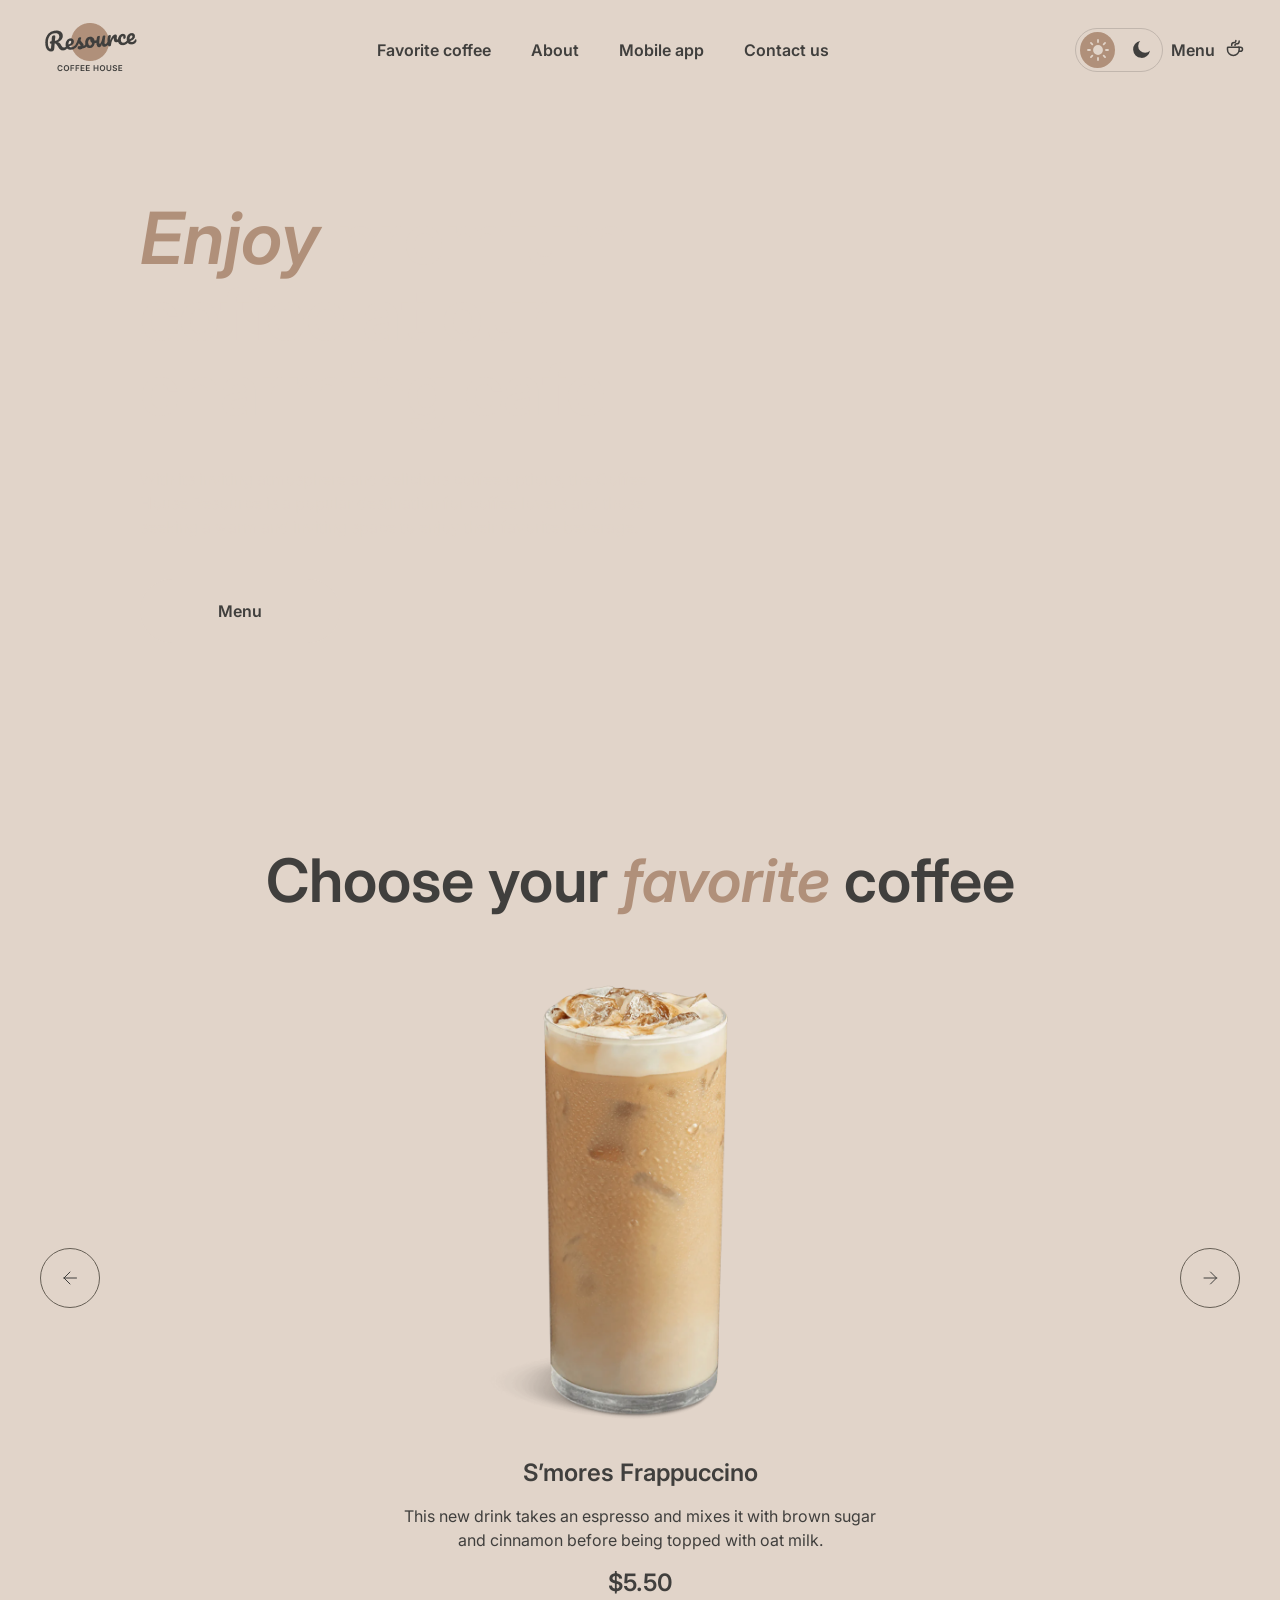
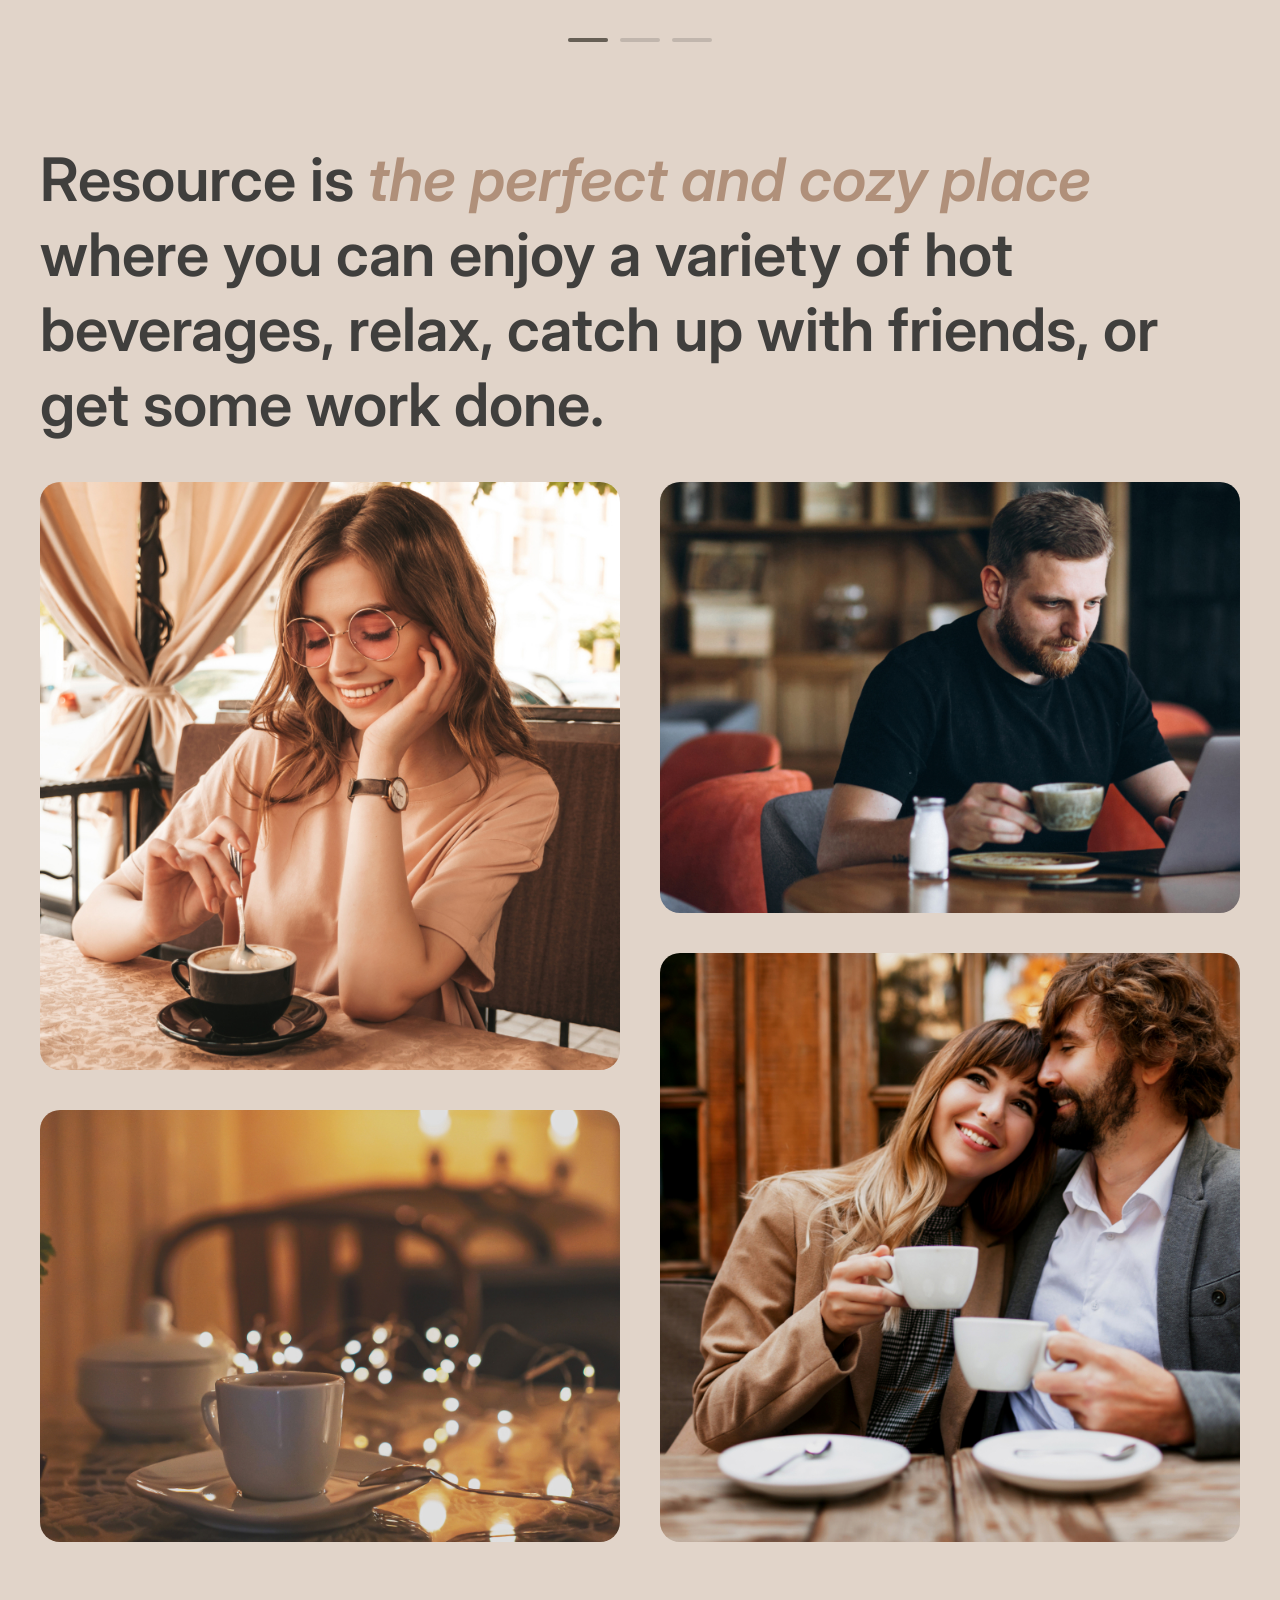
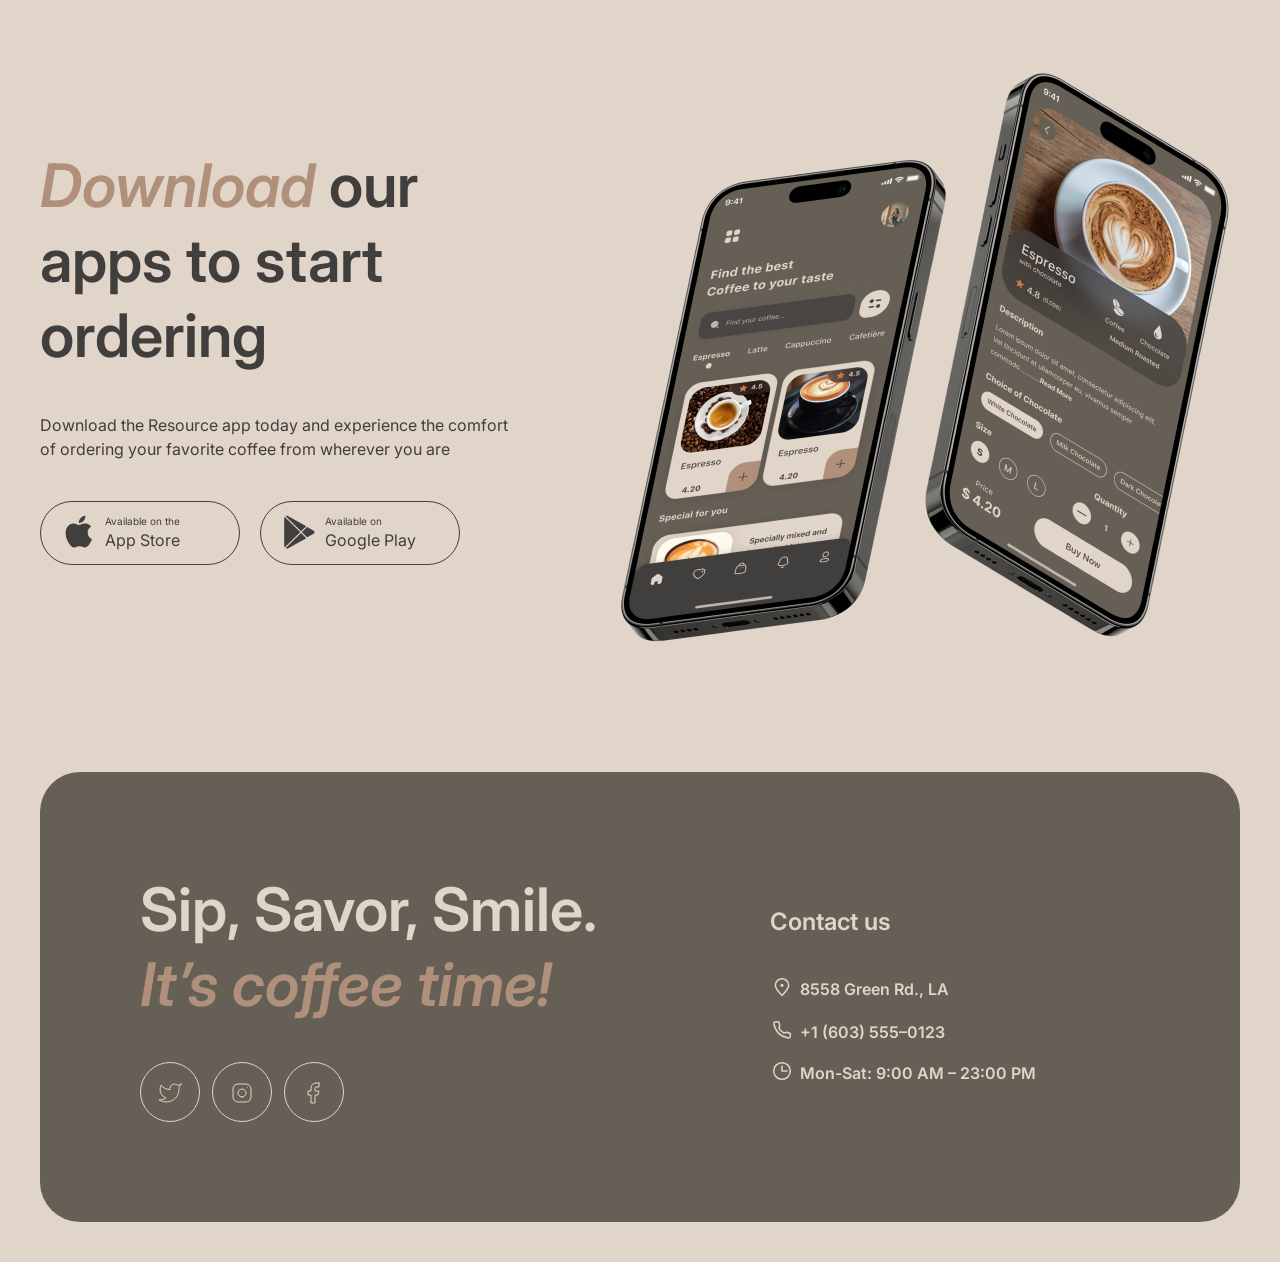
==== commit 0f51a81f: "fix: error validator video" ====
--- a/coffee-house/index.html
+++ b/coffee-house/index.html
@@ -82,7 +82,7 @@
                         </div>
                     </div>
                     <video loop muted autoplay class="top__content-video">
-                        <source src="./video/video (2160p).mp4" type="video/mp4">
+                        <source src="./video/video-2160p.mp4" type="video/mp4">
                     </video>
                 </div>
             </div>
--- a/coffee-house/css/style.css
+++ b/coffee-house/css/style.css
@@ -12,8 +12,8 @@
     --color-control-track: #C1B6AD;
     --color-control-fill: #665F55;
     --color-theme-toggle-bg: #E1D4C9;
-    --color-theme-toggle-border: #665F55;
-    --color-theme-toggle-active-bg: #665F55;
+    --color-theme-toggle-border: #C1B6AD;
+    --color-theme-toggle-active-bg: #B0907A;
     --color-theme-toggle-icon: #403F3D;
     --color-theme-toggle-active-icon: #E1D4C9;
     --color-overlay: rgba(0, 0, 0, 0.8);
@@ -63,6 +63,10 @@
         color 0.2s ease;
 }
 
+body.scroll-lock {
+    overflow: hidden;
+}
+
 a {
     text-decoration: none;
     color: inherit;
@@ -169,6 +173,10 @@
 .theme-toggle__button[data-theme-toggle="dark"] .theme-toggle__icon {
     fill: currentColor;
     stroke: none;
+}
+
+.theme-toggle__button[data-theme-toggle="light"] .theme-toggle__icon circle {
+    fill: currentColor;
 }
 
 html[data-theme="dark"] .menu-item::after,
